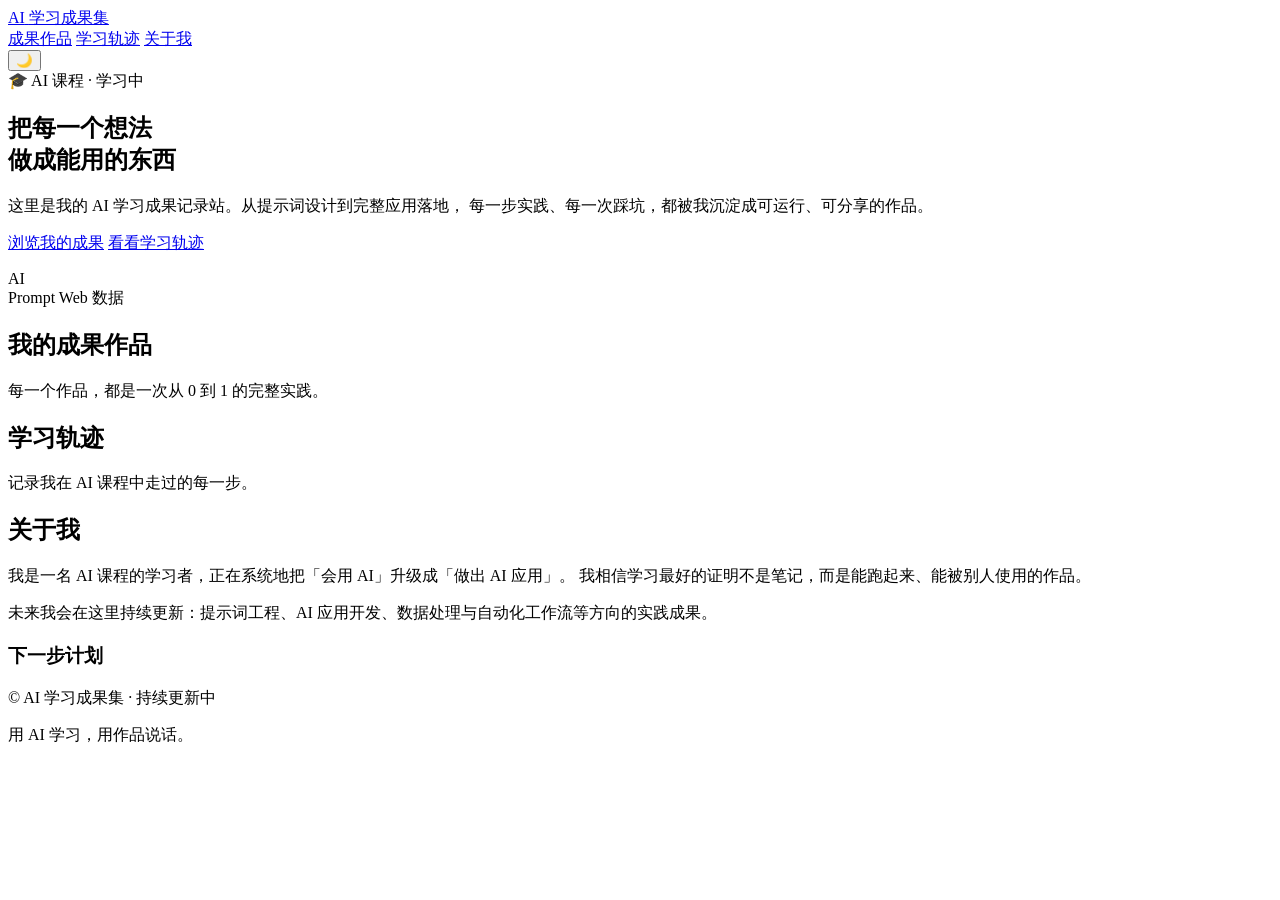
==== index.html @ c8f28c22 "deploy site: index.html" ====
<!DOCTYPE html>
<html lang="zh-CN">
<head>
  <meta charset="UTF-8" />
  <meta name="viewport" content="width=device-width, initial-scale=1.0" />
  <meta name="description" content="AI 课程学习成果记录站 —— 记录每一次动手实践与作品沉淀。" />
  <title>AI 学习成果集 · 我的成长记录</title>
  <link rel="icon" href="data:image/svg+xml,%3Csvg xmlns='http://www.w3.org/2000/svg' viewBox='0 0 32 32'%3E%3Crect width='32' height='32' rx='8' fill='%236C5CE7'/%3E%3Cpath d='M8 21v-7l8-5 8 5v7' stroke='%23FFD166' stroke-width='2.2' fill='none' stroke-linecap='round' stroke-linejoin='round'/%3E%3Ccircle cx='16' cy='18' r='2.4' fill='%23fff'/%3E%3C/svg%3E" />
  <link rel="stylesheet" href="assets/css/style.css" />
</head>
<body>
  <!-- 顶部导航 -->
  <header class="nav" id="nav">
    <div class="container nav__inner">
      <a class="brand" href="#top">
        <span class="brand__mark">AI</span>
        <span class="brand__text">学习成果集</span>
      </a>
      <nav class="nav__links">
        <a href="#works">成果作品</a>
        <a href="#timeline">学习轨迹</a>
        <a href="#about">关于我</a>
      </nav>
      <button class="theme-toggle" id="themeToggle" type="button" aria-label="切换深浅色主题">
        <span class="theme-toggle__icon">🌙</span>
      </button>
    </div>
  </header>

  <main id="top">
    <!-- Hero -->
    <section class="hero">
      <div class="hero__glow"></div>
      <div class="container hero__inner">
        <div class="hero__text">
          <span class="badge">🎓 AI 课程 · 学习中</span>
          <h1>把每一个想法<br /><span class="grad">做成能用的东西</span></h1>
          <p class="hero__desc">
            这里是我的 AI 学习成果记录站。从提示词设计到完整应用落地，
            每一步实践、每一次踩坑，都被我沉淀成可运行、可分享的作品。
          </p>
          <div class="hero__actions">
            <a class="btn btn--primary" href="#works">浏览我的成果</a>
            <a class="btn btn--ghost" href="#timeline">看看学习轨迹</a>
          </div>
          <ul class="stats" id="stats"></ul>
        </div>
        <div class="hero__card">
          <div class="orbit">
            <div class="orbit__core">AI</div>
            <span class="orbit__dot orbit__dot--1">Prompt</span>
            <span class="orbit__dot orbit__dot--2">Web</span>
            <span class="orbit__dot orbit__dot--3">数据</span>
          </div>
        </div>
      </div>
    </section>

    <!-- 成果作品 -->
    <section class="section" id="works">
      <div class="container">
        <div class="section__head">
          <h2 class="section__title">我的成果作品</h2>
          <p class="section__sub">每一个作品，都是一次从 0 到 1 的完整实践。</p>
        </div>
        <div class="filters" id="filters"></div>
        <div class="grid" id="worksGrid"></div>
        <div class="empty" id="emptyWorks" hidden>暂无该分类的成果～</div>
      </div>
    </section>

    <!-- 学习轨迹 -->
    <section class="section section--alt" id="timeline">
      <div class="container">
        <div class="section__head">
          <h2 class="section__title">学习轨迹</h2>
          <p class="section__sub">记录我在 AI 课程中走过的每一步。</p>
        </div>
        <ol class="timeline" id="timelineList"></ol>
      </div>
    </section>

    <!-- 关于我 -->
    <section class="section" id="about">
      <div class="container about">
        <div class="about__main">
          <h2 class="section__title">关于我</h2>
          <p>
            我是一名 AI 课程的学习者，正在系统地把「会用 AI」升级成「做出 AI 应用」。
            我相信学习最好的证明不是笔记，而是能跑起来、能被别人使用的作品。
          </p>
          <p>
            未来我会在这里持续更新：提示词工程、AI 应用开发、数据处理与自动化工作流等方向的实践成果。
          </p>
          <div class="tags" id="skillTags"></div>
        </div>
        <aside class="about__side">
          <div class="panel">
            <h3>下一步计划</h3>
            <ul class="plan" id="planList"></ul>
          </div>
        </aside>
      </div>
    </section>
  </main>

  <footer class="footer">
    <div class="container footer__inner">
      <p>© <span id="year"></span> AI 学习成果集 · 持续更新中</p>
      <p class="footer__tip">用 AI 学习，用作品说话。</p>
    </div>
  </footer>

  <script src="assets/js/data.js"></script>
  <script src="assets/js/main.js"></script>
</body>
</html>
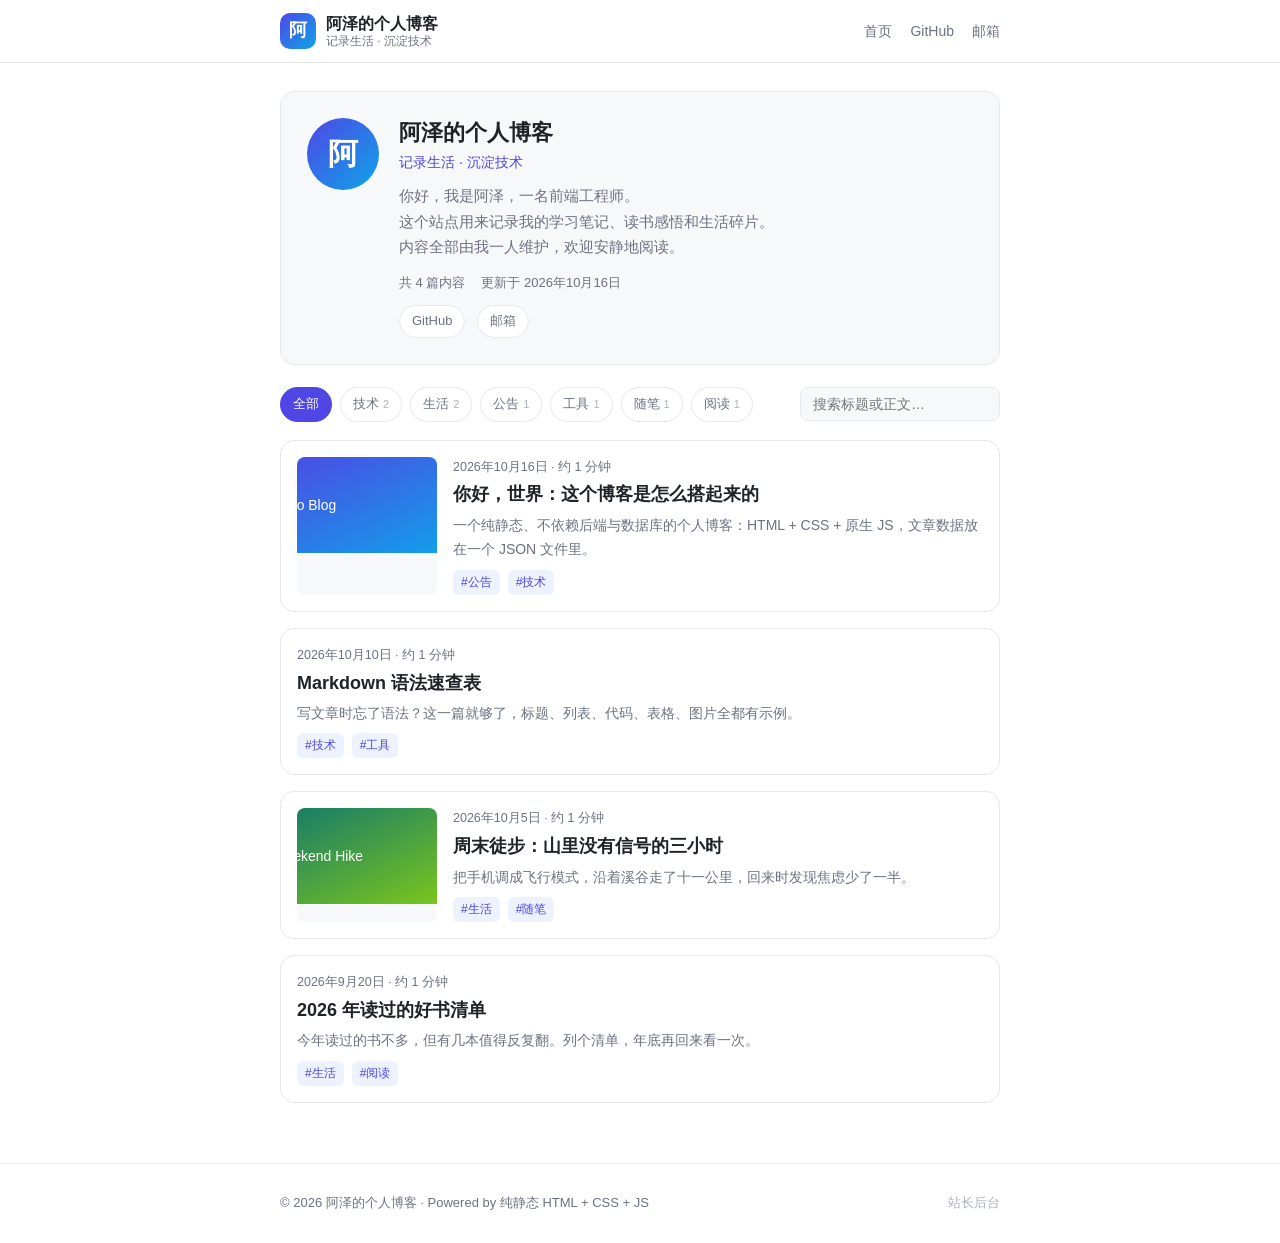
==== commit 54bdb897: "更新 index.html" ====
--- a/index.html
+++ b/index.html
@@ -1,117 +1,76 @@
 <!DOCTYPE html>
 <html lang="zh-CN">
 <head>
-  <meta charset="UTF-8" />
-  <meta name="viewport" content="width=device-width, initial-scale=1.0" />
-  <meta name="description" content="AI 课程学习成果记录站 —— 记录每一次动手实践与作品沉淀。" />
-  <title>AI 学习成果集 · 我的成长记录</title>
-  <link rel="icon" href="data:image/svg+xml,%3Csvg xmlns='http://www.w3.org/2000/svg' viewBox='0 0 32 32'%3E%3Crect width='32' height='32' rx='8' fill='%236C5CE7'/%3E%3Cpath d='M8 21v-7l8-5 8 5v7' stroke='%23FFD166' stroke-width='2.2' fill='none' stroke-linecap='round' stroke-linejoin='round'/%3E%3Ccircle cx='16' cy='18' r='2.4' fill='%23fff'/%3E%3C/svg%3E" />
-  <link rel="stylesheet" href="assets/css/style.css" />
+  <meta charset="UTF-8">
+  <!-- 移动端自适应：必须保留 viewport -->
+  <meta name="viewport" content="width=device-width, initial-scale=1, viewport-fit=cover">
+  <title>个人博客</title>
+  <meta name="description" content="一个纯静态的个人博客，访客无需登录即可浏览。">
+
+  <!-- ===================== 样式表 ===================== -->
+  <link rel="stylesheet" href="assets/css/style.css">
+
+  <!-- favicon：用内联 SVG，省掉一个文件；想换成自己的图标，把这里替换成 assets/favicon.ico 即可 -->
+  <link rel="icon" href="data:image/svg+xml,%3Csvg xmlns='http://www.w3.org/2000/svg' viewBox='0 0 100 100'%3E%3Ctext y='.9em' font-size='90'%3E%F0%9F%93%9D%3C/text%3E%3C/svg%3E">
+
+  <!-- ===================== 全局基础路径 =====================
+       站点根目录是 ./；后台页在 admin/ 目录里，那里会写成 ../
+       所有资源路径都基于它拼接，这样无论部署到根目录还是子目录都不用改代码。 -->
+  <script>window.__BLOG_BASE__ = './';</script>
 </head>
+
 <body>
-  <!-- 顶部导航 -->
-  <header class="nav" id="nav">
-    <div class="container nav__inner">
-      <a class="brand" href="#top">
-        <span class="brand__mark">AI</span>
-        <span class="brand__text">学习成果集</span>
+  <!-- ============ 顶部导航 ============ -->
+  <header class="site-header">
+    <div class="container header-inner">
+      <!-- 站点名：内容来自 data/posts.json 的 site.title -->
+      <a class="brand" href="#/">
+        <span class="brand-logo" id="brandLogo">日</span>
+        <span class="brand-text">
+          <strong id="brandTitle">个人博客</strong>
+          <small id="brandTagline">记录生活 · 沉淀技术</small>
+        </span>
       </a>
-      <nav class="nav__links">
-        <a href="#works">成果作品</a>
-        <a href="#timeline">学习轨迹</a>
-        <a href="#about">关于我</a>
+
+      <!-- 导航菜单：右边的外链由 site.links 动态渲染 -->
+      <nav class="nav" id="navLinks">
+        <a href="#/" data-nav="home">首页</a>
+        <!-- 下面是占位，页面加载后会被 site.links 覆盖 -->
       </nav>
-      <button class="theme-toggle" id="themeToggle" type="button" aria-label="切换深浅色主题">
-        <span class="theme-toggle__icon">🌙</span>
-      </button>
     </div>
   </header>
 
-  <main id="top">
-    <!-- Hero -->
-    <section class="hero">
-      <div class="hero__glow"></div>
-      <div class="container hero__inner">
-        <div class="hero__text">
-          <span class="badge">🎓 AI 课程 · 学习中</span>
-          <h1>把每一个想法<br /><span class="grad">做成能用的东西</span></h1>
-          <p class="hero__desc">
-            这里是我的 AI 学习成果记录站。从提示词设计到完整应用落地，
-            每一步实践、每一次踩坑，都被我沉淀成可运行、可分享的作品。
-          </p>
-          <div class="hero__actions">
-            <a class="btn btn--primary" href="#works">浏览我的成果</a>
-            <a class="btn btn--ghost" href="#timeline">看看学习轨迹</a>
-          </div>
-          <ul class="stats" id="stats"></ul>
-        </div>
-        <div class="hero__card">
-          <div class="orbit">
-            <div class="orbit__core">AI</div>
-            <span class="orbit__dot orbit__dot--1">Prompt</span>
-            <span class="orbit__dot orbit__dot--2">Web</span>
-            <span class="orbit__dot orbit__dot--3">数据</span>
-          </div>
-        </div>
-      </div>
-    </section>
-
-    <!-- 成果作品 -->
-    <section class="section" id="works">
-      <div class="container">
-        <div class="section__head">
-          <h2 class="section__title">我的成果作品</h2>
-          <p class="section__sub">每一个作品，都是一次从 0 到 1 的完整实践。</p>
-        </div>
-        <div class="filters" id="filters"></div>
-        <div class="grid" id="worksGrid"></div>
-        <div class="empty" id="emptyWorks" hidden>暂无该分类的成果～</div>
-      </div>
-    </section>
-
-    <!-- 学习轨迹 -->
-    <section class="section section--alt" id="timeline">
-      <div class="container">
-        <div class="section__head">
-          <h2 class="section__title">学习轨迹</h2>
-          <p class="section__sub">记录我在 AI 课程中走过的每一步。</p>
-        </div>
-        <ol class="timeline" id="timelineList"></ol>
-      </div>
-    </section>
-
-    <!-- 关于我 -->
-    <section class="section" id="about">
-      <div class="container about">
-        <div class="about__main">
-          <h2 class="section__title">关于我</h2>
-          <p>
-            我是一名 AI 课程的学习者，正在系统地把「会用 AI」升级成「做出 AI 应用」。
-            我相信学习最好的证明不是笔记，而是能跑起来、能被别人使用的作品。
-          </p>
-          <p>
-            未来我会在这里持续更新：提示词工程、AI 应用开发、数据处理与自动化工作流等方向的实践成果。
-          </p>
-          <div class="tags" id="skillTags"></div>
-        </div>
-        <aside class="about__side">
-          <div class="panel">
-            <h3>下一步计划</h3>
-            <ul class="plan" id="planList"></ul>
-          </div>
-        </aside>
-      </div>
-    </section>
+  <!-- ============ 主体内容（由 assets/js/app.js 渲染） ============ -->
+  <main class="container" id="app">
+    <div class="loading">正在加载…</div>
   </main>
 
-  <footer class="footer">
-    <div class="container footer__inner">
-      <p>© <span id="year"></span> AI 学习成果集 · 持续更新中</p>
-      <p class="footer__tip">用 AI 学习，用作品说话。</p>
+  <!-- ============ 页脚 ============ -->
+  <footer class="site-footer">
+    <div class="container footer-inner">
+      <p class="footer-copy">
+        © <span id="year">2026</span> <span id="footerTitle">个人博客</span> ·
+        Powered by 纯静态 HTML + CSS + JS
+      </p>
+      <!-- 后台入口：不想让访客看到这个入口，把 assets/js/config.js 里的 ENABLE_ADMIN_LINK 改成 false -->
+      <p class="footer-admin" id="footerAdmin">
+        <a href="admin/">站长后台</a>
+      </p>
     </div>
   </footer>
 
-  <script src="assets/js/data.js"></script>
-  <script src="assets/js/main.js"></script>
+  <!-- ===================== 脚本（按顺序加载） =====================
+       1. data/posts.js   兜底数据，让你直接双击 index.html 也能看到内容（file:// 下 fetch 会被浏览器拦截）
+       2. config.js       站点配置
+       3. sha256.js       密码哈希工具（后台用）
+       4. markdown.js     Markdown 渲染器
+       5. store.js        数据层
+       6. app.js          前台路由与页面渲染 -->
+  <script src="data/posts.js"></script>
+  <script src="assets/js/config.js"></script>
+  <script src="assets/js/sha256.js"></script>
+  <script src="assets/js/markdown.js"></script>
+  <script src="assets/js/store.js"></script>
+  <script src="assets/js/app.js"></script>
 </body>
 </html>
--- a/assets/css/style.css
+++ b/assets/css/style.css
@@ -0,0 +1,549 @@
+/* =========================================================================
+ * style.css —— 全站样式
+ * -------------------------------------------------------------------------
+ * 结构（想改样式请按小节搜索标题）：
+ *   1. 变量与主题（改配色只改这里）
+ *   2. 基础重置与排版
+ *   3. 布局容器
+ *   4. 顶部导航 / 页脚
+ *   5. 个人简介卡片
+ *   6. 标签栏与搜索框
+ *   7. 文章列表卡片
+ *   8. 分页器
+ *   9. 文章详情页
+ *  10. Markdown 正文样式
+ *  11. 后台：登录
+ *  12. 后台：编辑面板
+ *  13. 通用按钮 / 表单 / 提示
+ *  14. 响应式（手机适配）
+ * ========================================================================= */
+
+/* ========== 1. 变量与主题 ========== */
+:root {
+  --color-bg: #ffffff;
+  --color-bg-soft: #f7f8fa;      /* 卡片浅底 */
+  --color-text: #1f2328;
+  --color-text-weak: #6b7280;    /* 次要文字 */
+  --color-border: #e6e8eb;
+  --color-accent: #4f46e5;       /* 主色：靛蓝 */
+  --color-accent-soft: #eef2ff;
+  --radius: 14px;
+  --radius-sm: 8px;
+  --shadow: 0 1px 2px rgba(16, 24, 40, .04), 0 8px 24px rgba(16, 24, 40, .06);
+  --max-width: 760px;            /* 正文最宽宽度，改大可让页面更宽 */
+  --font: -apple-system, BlinkMacSystemFont, "Segoe UI", "PingFang SC",
+          "Hiragino Sans GB", "Microsoft YaHei", "Helvetica Neue", Arial, sans-serif;
+  --font-mono: ui-monospace, SFMono-Regular, Menlo, Consolas, "Liberation Mono", monospace;
+}
+
+/* 深色模式：跟随系统设置自动切换，不需要可以删掉整段 */
+@media (prefers-color-scheme: dark) {
+  :root {
+    --color-bg: #0f1115;
+    --color-bg-soft: #171a21;
+    --color-text: #e6e8eb;
+    --color-text-weak: #9aa1ab;
+    --color-border: #262b34;
+    --color-accent: #818cf8;
+    --color-accent-soft: #1e1b4b;
+    --shadow: 0 1px 2px rgba(0, 0, 0, .3), 0 8px 24px rgba(0, 0, 0, .35);
+  }
+}
+
+/* ========== 2. 基础重置与排版 ========== */
+* { box-sizing: border-box; }
+
+html { scroll-behavior: smooth; }
+
+body {
+  margin: 0;
+  font-family: var(--font);
+  font-size: 16px;
+  line-height: 1.75;
+  color: var(--color-text);
+  background: var(--color-bg);
+  -webkit-font-smoothing: antialiased;
+}
+
+img { max-width: 100%; height: auto; display: block; }
+a { color: inherit; text-decoration: none; }
+h1, h2, h3, h4 { line-height: 1.35; margin: 0 0 .6em; }
+
+.loading,
+.empty-box {
+  padding: 60px 0;
+  text-align: center;
+  color: var(--color-text-weak);
+}
+
+/* ========== 3. 布局容器 ========== */
+.container {
+  width: 100%;
+  max-width: var(--max-width);
+  margin: 0 auto;
+  padding: 0 20px;
+}
+
+/* ========== 4. 顶部导航 / 页脚 ========== */
+.site-header {
+  position: sticky;
+  top: 0;
+  z-index: 50;
+  background: color-mix(in srgb, var(--color-bg) 85%, transparent);
+  backdrop-filter: saturate(180%) blur(12px);
+  border-bottom: 1px solid var(--color-border);
+}
+
+.header-inner {
+  display: flex;
+  align-items: center;
+  justify-content: space-between;
+  height: 62px;
+  gap: 16px;
+}
+
+.brand { display: flex; align-items: center; gap: 10px; min-width: 0; }
+
+.brand-logo {
+  width: 36px; height: 36px;
+  flex: 0 0 36px;
+  border-radius: 10px;
+  background: linear-gradient(135deg, var(--color-accent), #0ea5e9);
+  color: #fff;
+  display: flex; align-items: center; justify-content: center;
+  font-weight: 700;
+  font-size: 18px;
+}
+
+.brand-text { display: flex; flex-direction: column; line-height: 1.25; min-width: 0; }
+.brand-text strong { font-size: 16px; }
+.brand-text small { color: var(--color-text-weak); font-size: 12px; overflow: hidden; text-overflow: ellipsis; white-space: nowrap; }
+
+.nav { display: flex; gap: 18px; font-size: 14px; color: var(--color-text-weak); }
+.nav a { transition: color .15s; white-space: nowrap; }
+.nav a:hover { color: var(--color-accent); }
+
+.site-footer {
+  margin-top: 60px;
+  padding: 28px 0;
+  border-top: 1px solid var(--color-border);
+  font-size: 13px;
+  color: var(--color-text-weak);
+}
+.footer-inner { display: flex; justify-content: space-between; align-items: center; gap: 12px; flex-wrap: wrap; }
+.footer-copy { margin: 0; }
+.footer-admin p, .footer-admin { margin: 0; }
+.footer-admin a { opacity: .55; }
+.footer-admin a:hover { opacity: 1; color: var(--color-accent); }
+
+/* ========== 5. 个人简介卡片 ========== */
+.profile-card {
+  display: flex;
+  gap: 20px;
+  padding: 26px;
+  margin: 28px 0 22px;
+  background: var(--color-bg-soft);
+  border: 1px solid var(--color-border);
+  border-radius: var(--radius);
+}
+
+.profile-avatar {
+  width: 72px; height: 72px;
+  flex: 0 0 72px;
+  border-radius: 50%;
+  overflow: hidden;
+  background: linear-gradient(135deg, var(--color-accent), #0ea5e9);
+  display: flex; align-items: center; justify-content: center;
+  color: #fff; font-size: 30px; font-weight: 700;
+}
+.profile-avatar img { width: 100%; height: 100%; object-fit: cover; }
+
+.profile-body { min-width: 0; }
+.profile-name { font-size: 22px; margin-bottom: 2px; }
+.profile-tagline { margin: 0 0 10px; color: var(--color-accent); font-size: 14px; }
+.profile-bio { margin: 0 0 12px; color: var(--color-text-weak); font-size: 14.5px; }
+.profile-meta { display: flex; gap: 16px; font-size: 13px; color: var(--color-text-weak); }
+.profile-links { margin-top: 10px; display: flex; gap: 12px; flex-wrap: wrap; }
+.profile-links a {
+  font-size: 13px;
+  padding: 4px 12px;
+  border-radius: 999px;
+  background: var(--color-bg);
+  border: 1px solid var(--color-border);
+  color: var(--color-text-weak);
+}
+.profile-links a:hover { color: var(--color-accent); border-color: var(--color-accent); }
+
+/* ========== 6. 标签栏与搜索框 ========== */
+.toolbar {
+  display: flex;
+  align-items: center;
+  justify-content: space-between;
+  gap: 14px;
+  flex-wrap: wrap;
+  margin-bottom: 18px;
+}
+
+.tag-row { display: flex; gap: 8px; flex-wrap: wrap; }
+
+.tag-chip {
+  font-size: 13px;
+  padding: 5px 12px;
+  border-radius: 999px;
+  border: 1px solid var(--color-border);
+  color: var(--color-text-weak);
+  background: transparent;
+  transition: all .15s;
+}
+.tag-chip i { font-style: normal; opacity: .55; margin-left: 4px; font-size: 11px; }
+.tag-chip:hover { border-color: var(--color-accent); color: var(--color-accent); }
+.tag-chip.active { background: var(--color-accent); border-color: var(--color-accent); color: #fff; }
+.tag-chip.active i { opacity: .8; }
+
+.search-box input {
+  width: 200px;
+  padding: 8px 12px;
+  font-size: 14px;
+  font-family: inherit;
+  color: var(--color-text);
+  background: var(--color-bg-soft);
+  border: 1px solid var(--color-border);
+  border-radius: var(--radius-sm);
+  outline: none;
+}
+.search-box input:focus { border-color: var(--color-accent); background: var(--color-bg); }
+
+/* ========== 7. 文章列表卡片 ========== */
+.post-list { display: flex; flex-direction: column; gap: 16px; }
+
+.post-card {
+  display: flex;
+  gap: 16px;
+  padding: 16px;
+  background: var(--color-bg);
+  border: 1px solid var(--color-border);
+  border-radius: var(--radius);
+  transition: transform .18s, box-shadow .18s, border-color .18s;
+}
+.post-card:hover {
+  transform: translateY(-2px);
+  border-color: transparent;
+  box-shadow: var(--shadow);
+}
+
+.post-cover {
+  width: 140px;
+  flex: 0 0 140px;
+  border-radius: var(--radius-sm);
+  overflow: hidden;
+  background: var(--color-bg-soft);
+}
+.post-cover img { width: 100%; height: 96px; object-fit: cover; }
+
+.post-main { min-width: 0; flex: 1; }
+.post-meta { font-size: 12.5px; color: var(--color-text-weak); margin-bottom: 4px; }
+.post-title { font-size: 18px; margin: 0 0 6px; }
+.post-card:hover .post-title { color: var(--color-accent); }
+.post-summary {
+  margin: 0 0 8px;
+  font-size: 14px;
+  color: var(--color-text-weak);
+  display: -webkit-box;
+  -webkit-line-clamp: 2;      /* 摘要最多显示两行 */
+  -webkit-box-orient: vertical;
+  overflow: hidden;
+}
+.post-tags { display: flex; gap: 8px; flex-wrap: wrap; }
+
+.tag-mini {
+  font-size: 12px;
+  color: var(--color-accent);
+  background: var(--color-accent-soft);
+  padding: 2px 8px;
+  border-radius: 6px;
+}
+
+/* ========== 8. 分页器 ========== */
+.pager {
+  display: flex;
+  align-items: center;
+  justify-content: center;
+  gap: 16px;
+  margin: 34px 0 10px;
+}
+.pager-btn {
+  padding: 8px 16px;
+  font-size: 14px;
+  border: 1px solid var(--color-border);
+  border-radius: 999px;
+  color: var(--color-text-weak);
+  transition: all .15s;
+}
+.pager-btn:hover { color: var(--color-accent); border-color: var(--color-accent); }
+.pager-btn.disabled { opacity: .4; pointer-events: none; }
+.pager-info { font-size: 13px; color: var(--color-text-weak); }
+
+/* ========== 9. 文章详情页 ========== */
+.back-link { display: inline-block; margin: 24px 0 14px; font-size: 14px; color: var(--color-text-weak); }
+.back-link:hover { color: var(--color-accent); }
+
+.detail-title { font-size: 28px; margin-bottom: 10px; }
+.detail-meta {
+  display: flex; align-items: center; gap: 10px;
+  flex-wrap: wrap;
+  font-size: 13px;
+  color: var(--color-text-weak);
+  padding-bottom: 18px;
+  border-bottom: 1px solid var(--color-border);
+}
+.detail-cover { margin: 22px 0 6px; border-radius: var(--radius); overflow: hidden; }
+
+.post-nav {
+  display: flex;
+  justify-content: space-between;
+  gap: 14px;
+  margin: 40px 0 0;
+  padding-top: 20px;
+  border-top: 1px solid var(--color-border);
+  font-size: 14px;
+}
+.post-nav > * { flex: 1; }
+.post-nav a:last-child { text-align: right; }
+.post-nav small { display: block; color: var(--color-text-weak); font-size: 12px; }
+.post-nav a:hover span, .post-nav a:hover { color: var(--color-accent); }
+
+/* ========== 10. Markdown 正文样式 ========== */
+.markdown-body { padding-top: 12px; }
+.markdown-body h1 { font-size: 24px; margin-top: 1.6em; }
+.markdown-body h2 { font-size: 21px; margin-top: 1.6em; padding-bottom: .3em; border-bottom: 1px solid var(--color-border); }
+.markdown-body h3 { font-size: 18px; margin-top: 1.4em; }
+.markdown-body h4, .markdown-body h5, .markdown-body h6 { font-size: 16px; margin-top: 1.2em; }
+.markdown-body p { margin: 0 0 1.1em; }
+.markdown-body ul, .markdown-body ol { padding-left: 1.4em; margin: 0 0 1.1em; }
+.markdown-body li { margin: .25em 0; }
+.markdown-body blockquote {
+  margin: 0 0 1.1em;
+  padding: 2px 16px;
+  color: var(--color-text-weak);
+  border-left: 3px solid var(--color-accent);
+  background: var(--color-bg-soft);
+  border-radius: 0 var(--radius-sm) var(--radius-sm) 0;
+}
+.markdown-body blockquote p:last-child { margin-bottom: 0; }
+.markdown-body hr { border: none; border-top: 1px solid var(--color-border); margin: 2em 0; }
+.markdown-body a { color: var(--color-accent); text-decoration: underline; text-underline-offset: 3px; }
+
+.markdown-body .md-img { border-radius: var(--radius-sm); margin: 6px 0 1.1em; }
+.markdown-body .md-inline,
+.markdown-body code.md-inline {
+  padding: 2px 6px;
+  font-family: var(--font-mono);
+  font-size: .88em;
+  background: var(--color-bg-soft);
+  border: 1px solid var(--color-border);
+  border-radius: 5px;
+}
+.markdown-body .md-code {
+  position: relative;
+  margin: 0 0 1.2em;
+  padding: 14px 16px;
+  overflow-x: auto;
+  background: var(--color-bg-soft);
+  border: 1px solid var(--color-border);
+  border-radius: var(--radius-sm);
+  font-family: var(--font-mono);
+  font-size: 13.5px;
+  line-height: 1.7;
+}
+.markdown-body .md-code code { white-space: pre; }
+.markdown-body .md-code[data-lang]::before {
+  content: attr(data-lang);
+  position: absolute;
+  top: 6px; right: 10px;
+  font-size: 11px;
+  color: var(--color-text-weak);
+  letter-spacing: .5px;
+}
+.md-table-wrap { overflow-x: auto; margin-bottom: 1.1em; }
+.markdown-body table { border-collapse: collapse; width: 100%; font-size: 14.5px; }
+.markdown-body th, .markdown-body td { border: 1px solid var(--color-border); padding: 8px 12px; text-align: left; }
+.markdown-body th { background: var(--color-bg-soft); }
+
+/* ========== 11. 后台：登录 ========== */
+.login-wrap {
+  min-height: 70vh;
+  display: flex; align-items: center; justify-content: center;
+}
+.login-card {
+  width: 100%;
+  max-width: 380px;
+  padding: 30px;
+  background: var(--color-bg-soft);
+  border: 1px solid var(--color-border);
+  border-radius: var(--radius);
+  box-shadow: var(--shadow);
+}
+.login-card h1 { font-size: 20px; text-align: center; margin-bottom: 6px; }
+.login-tip { text-align: center; font-size: 13px; color: var(--color-text-weak); margin-bottom: 20px; }
+.login-error { color: #ef4444; font-size: 13px; min-height: 20px; text-align: center; }
+
+/* ========== 12. 后台：编辑面板 ========== */
+.admin-header {
+  background: var(--color-bg);
+  border-bottom: 1px solid var(--color-border);
+  position: sticky; top: 0; z-index: 40;
+}
+.admin-header .head-inner {
+  max-width: 1180px; margin: 0 auto; padding: 0 20px;
+  height: 58px;
+  display: flex; align-items: center; justify-content: space-between; gap: 12px;
+}
+.admin-title { font-size: 16px; font-weight: 700; }
+.admin-title small { font-weight: 400; color: var(--color-text-weak); font-size: 12px; margin-left: 8px; }
+.head-actions { display: flex; gap: 8px; flex-wrap: wrap; }
+
+.admin-body {
+  max-width: 1180px;
+  margin: 0 auto;
+  padding: 20px;
+  display: grid;
+  grid-template-columns: 280px 1fr;   /* 左：文章列表；右：编辑器 */
+  gap: 20px;
+  align-items: start;
+}
+
+.panel {
+  background: var(--color-bg);
+  border: 1px solid var(--color-border);
+  border-radius: var(--radius);
+  padding: 16px;
+}
+.panel h3 { font-size: 14px; margin: 0 0 12px; color: var(--color-text-weak); letter-spacing: .5px; }
+
+.post-item {
+  display: flex; flex-direction: column; gap: 4px;
+  padding: 10px 12px;
+  border-radius: var(--radius-sm);
+  cursor: pointer;
+  border: 1px solid transparent;
+  margin-bottom: 6px;
+}
+.post-item:hover { background: var(--color-bg-soft); }
+.post-item.active { background: var(--color-accent-soft); border-color: var(--color-accent); }
+.post-item .pi-title { font-size: 14px; font-weight: 600; overflow: hidden; text-overflow: ellipsis; white-space: nowrap; }
+.post-item .pi-meta { font-size: 12px; color: var(--color-text-weak); }
+
+.editor { display: flex; flex-direction: column; gap: 14px; }
+.form-row { display: flex; gap: 12px; flex-wrap: wrap; }
+.form-row > .field { flex: 1; min-width: 180px; }
+.field label { display: block; font-size: 12.5px; color: var(--color-text-weak); margin-bottom: 5px; }
+.field input[type="text"],
+.field input[type="date"],
+.field textarea,
+.field select {
+  width: 100%;
+  padding: 9px 12px;
+  font-size: 14px;
+  font-family: inherit;
+  color: var(--color-text);
+  background: var(--color-bg);
+  border: 1px solid var(--color-border);
+  border-radius: var(--radius-sm);
+  outline: none;
+}
+.field input:focus, .field textarea:focus { border-color: var(--color-accent); }
+.field textarea#contentInput { min-height: 340px; font-family: var(--font-mono); line-height: 1.7; resize: vertical; }
+
+.editor-tabs { display: flex; gap: 8px; align-items: center; }
+.tab-btn {
+  padding: 6px 14px; font-size: 13px;
+  border-radius: 999px; border: 1px solid var(--color-border);
+  background: transparent; color: var(--color-text-weak); cursor: pointer;
+}
+.tab-btn.active { background: var(--color-accent); border-color: var(--color-accent); color: #fff; }
+
+.preview-box {
+  min-height: 340px;
+  padding: 16px 18px;
+  background: var(--color-bg);
+  border: 1px solid var(--color-border);
+  border-radius: var(--radius-sm);
+  overflow-x: auto;
+}
+
+.cover-preview { margin-top: 8px; max-height: 160px; border-radius: var(--radius-sm); overflow: hidden; border: 1px solid var(--color-border); }
+
+.site-editor { margin-top: 20px; }
+
+/* ========== 13. 通用按钮 / 表单 / 提示 ========== */
+.btn {
+  display: inline-flex; align-items: center; justify-content: center; gap: 6px;
+  padding: 8px 16px;
+  font-size: 14px; font-family: inherit;
+  border-radius: var(--radius-sm);
+  border: 1px solid var(--color-border);
+  background: var(--color-bg);
+  color: var(--color-text);
+  cursor: pointer;
+  transition: all .15s;
+}
+.btn:hover { border-color: var(--color-accent); color: var(--color-accent); }
+.btn-primary { background: var(--color-accent); border-color: var(--color-accent); color: #fff; }
+.btn-primary:hover { opacity: .9; color: #fff; }
+.btn-danger { color: #ef4444; border-color: #fecaca; }
+.btn-danger:hover { background: #fee2e2; border-color: #ef4444; color: #ef4444; }
+.btn-sm { padding: 5px 12px; font-size: 13px; }
+.btn:disabled { opacity: .5; pointer-events: none; }
+
+.toast {
+  position: fixed;
+  left: 50%; bottom: 32px;
+  transform: translateX(-50%) translateY(20px);
+  padding: 10px 20px;
+  font-size: 14px;
+  color: #fff;
+  background: rgba(17, 24, 39, .92);
+  border-radius: 999px;
+  opacity: 0;
+  pointer-events: none;
+  transition: all .25s;
+  z-index: 999;
+}
+.toast.show { opacity: 1; transform: translateX(-50%) translateY(0); }
+
+.hidden { display: none !important; }
+
+/* ========== 14. 响应式：手机适配 ========== */
+@media (max-width: 900px) {
+  .admin-body { grid-template-columns: 1fr; }   /* 后台改成上下堆叠 */
+  .post-list-panel { max-height: none; }
+}
+
+@media (max-width: 640px) {
+  body { font-size: 15.5px; }
+  .container { padding: 0 16px; }
+
+  .brand-text small { display: none; }
+  .nav { gap: 12px; font-size: 13px; }
+
+  .profile-card { flex-direction: column; align-items: flex-start; gap: 14px; padding: 20px; }
+  .profile-avatar { width: 56px; height: 56px; flex-basis: 56px; font-size: 24px; }
+
+  .search-box { width: 100%; }
+  .search-box input { width: 100%; }
+
+  /* 卡片在手机上改成上下排列，封面图占满宽度 */
+  .post-card { flex-direction: column; gap: 10px; }
+  .post-cover { width: 100%; flex: none; }
+  .post-cover img { height: 160px; }
+
+  .detail-title { font-size: 23px; }
+
+  .admin-header .head-inner { height: auto; padding: 10px 16px; flex-direction: column; align-items: flex-start; }
+  .head-actions { width: 100%; }
+  .head-actions .btn { flex: 1; }
+
+  .form-row > .field { min-width: 100%; }
+  .post-nav { flex-direction: column; }
+  .post-nav a:last-child { text-align: left; }
+}
